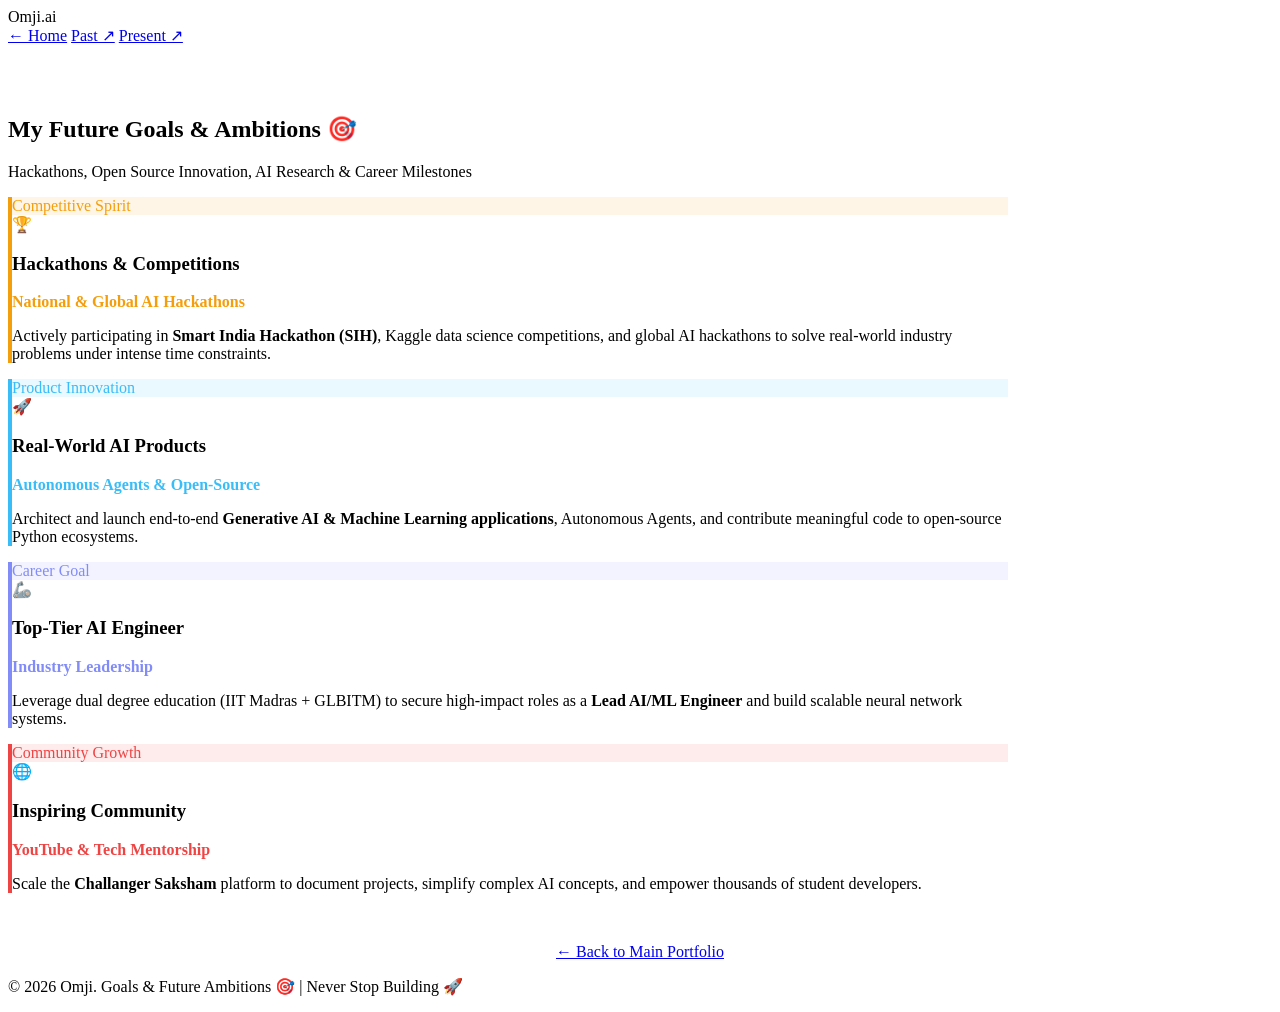
==== goals.html @ 5b8819c2 "Add files via upload" ====
<!DOCTYPE html>
<html lang="en">
<head>
    <meta charset="UTF-8">
    <meta name="viewport" content="width=device-width, initial-scale=1.0">
    <title>Omji | Future Goals & Hackathons</title>
    <!-- Google Fonts -->
    <link rel="preconnect" href="https://fonts.googleapis.com">
    <link rel="preconnect" href="https://fonts.gstatic.com" crossorigin>
    <link href="https://fonts.googleapis.com/css2?family=Outfit:wght@400;500;600;700;800&display=swap" rel="stylesheet">
    <!-- CSS Link -->
    <link rel="stylesheet" href="css/style.css">
</head>
<body>

    <!-- ==========================================
         TOP NAVIGATION (With Multi-Page Links)
         ========================================== -->
    <nav class="navbar">
        <div class="logo">Omji<span>.ai</span></div>
        <div class="nav-links">
            <a href="index.html">← Home</a>
            <a href="past.html">Past ↗</a>
            <a href="present.html">Present ↗</a>
        </div>
    </nav>

    <!-- ==========================================
         GOALS & HACKATHONS SECTION
         ========================================== -->
    <section class="section-box" style="min-height: 85vh; padding-top: 50px;">
        <h2>My Future Goals & Ambitions 🎯</h2>
        <p class="section-desc">Hackathons, Open Source Innovation, AI Research & Career Milestones</p>

        <div class="cards-grid" style="max-width: 1000px;">
            
            <!-- Goal 1: Hackathons & Competitions -->
            <div class="card-item" style="border-left: 4px solid #f59e0b;">
                <div class="card-badge" style="color: #f59e0b; background: rgba(245, 158, 11, 0.1);">Competitive Spirit</div>
                <div class="card-icon">🏆</div>
                <h3>Hackathons & Competitions</h3>
                <p style="color: #f59e0b; font-weight: 600; margin-bottom: 8px;">National & Global AI Hackathons</p>
                <p>
                    Actively participating in <strong>Smart India Hackathon (SIH)</strong>, Kaggle data science competitions, and global AI hackathons to solve real-world industry problems under intense time constraints.
                </p>
            </div>

            <!-- Goal 2: Building AI Products & Open Source -->
            <div class="card-item" style="border-left: 4px solid #38bdf8;">
                <div class="card-badge" style="color: #38bdf8; background: rgba(56, 189, 248, 0.1);">Product Innovation</div>
                <div class="card-icon">🚀</div>
                <h3>Real-World AI Products</h3>
                <p style="color: #38bdf8; font-weight: 600; margin-bottom: 8px;">Autonomous Agents & Open-Source</p>
                <p>
                    Architect and launch end-to-end <strong>Generative AI & Machine Learning applications</strong>, Autonomous Agents, and contribute meaningful code to open-source Python ecosystems.
                </p>
            </div>

            <!-- Goal 3: High-Impact AI Engineer -->
            <div class="card-item" style="border-left: 4px solid #818cf8;">
                <div class="card-badge" style="color: #818cf8; background: rgba(129, 140, 248, 0.1);">Career Goal</div>
                <div class="card-icon">🦾</div>
                <h3>Top-Tier AI Engineer</h3>
                <p style="color: #818cf8; font-weight: 600; margin-bottom: 8px;">Industry Leadership</p>
                <p>
                    Leverage dual degree education (IIT Madras + GLBITM) to secure high-impact roles as a <strong>Lead AI/ML Engineer</strong> and build scalable neural network systems.
                </p>
            </div>

            <!-- Goal 4: Community & Creator Impact -->
            <div class="card-item" style="border-left: 4px solid #ef4444;">
                <div class="card-badge" style="color: #ef4444; background: rgba(239, 68, 68, 0.1);">Community Growth</div>
                <div class="card-icon">🌐</div>
                <h3>Inspiring Community</h3>
                <p style="color: #ef4444; font-weight: 600; margin-bottom: 8px;">YouTube & Tech Mentorship</p>
                <p>
                    Scale the <strong>Challanger Saksham</strong> platform to document projects, simplify complex AI concepts, and empower thousands of student developers.
                </p>
            </div>

        </div>

        <div style="text-align: center; margin-top: 50px;">
            <a href="index.html" class="btn btn-linkedin">← Back to Main Portfolio</a>
        </div>
    </section>

    <!-- FOOTER -->
    <footer>
        <p>© 2026 Omji. Goals & Future Ambitions 🎯 | Never Stop Building 🚀</p>
    </footer>

</body>
</html>
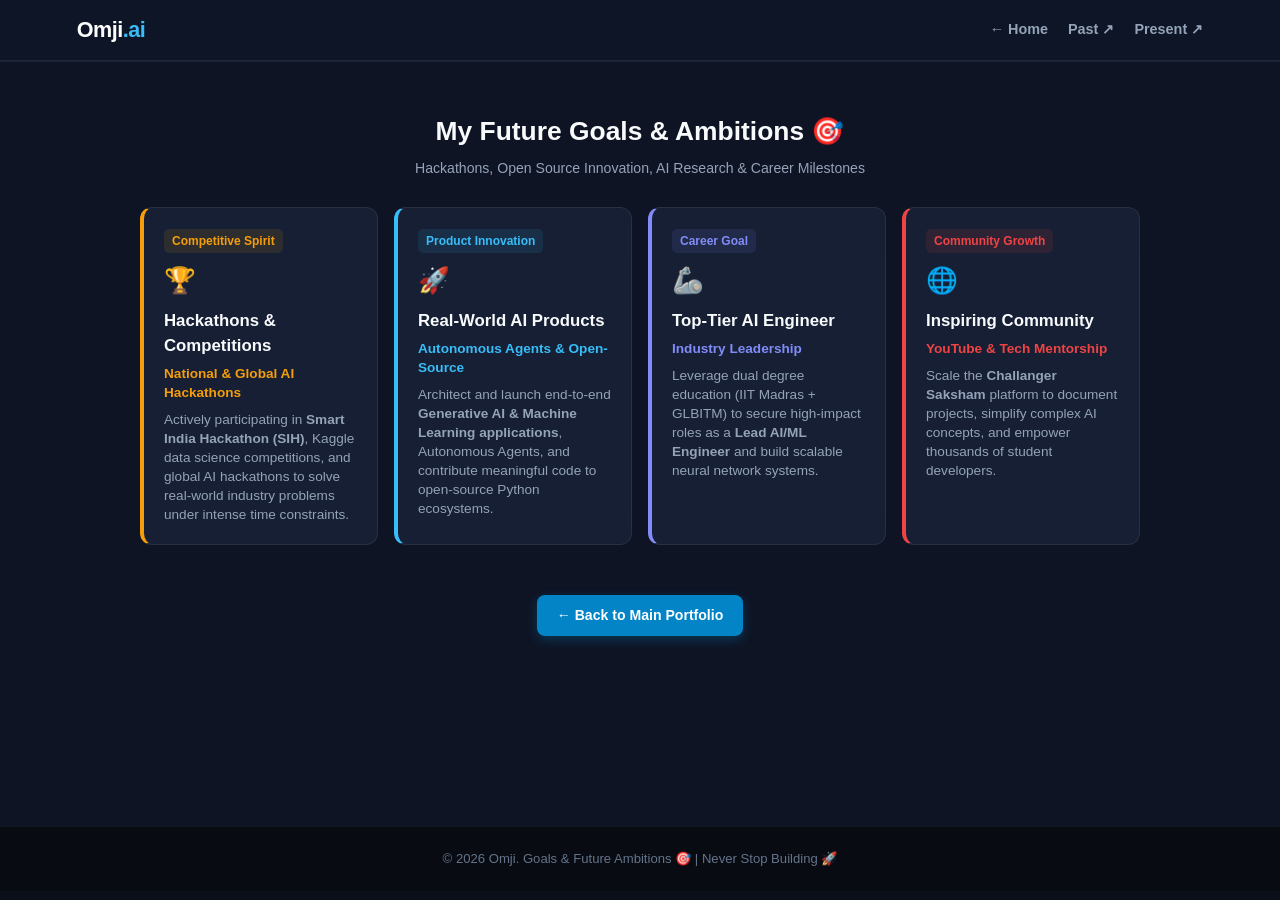
==== commit 503969af: "Add files via upload" ====
--- a/goals.html
+++ b/goals.html
@@ -9,7 +9,7 @@
     <link rel="preconnect" href="https://fonts.gstatic.com" crossorigin>
     <link href="https://fonts.googleapis.com/css2?family=Outfit:wght@400;500;600;700;800&display=swap" rel="stylesheet">
     <!-- CSS Link -->
-    <link rel="stylesheet" href="css/style.css">
+    <link rel="stylesheet" href="style.css">
 </head>
 <body>
 
--- a/style.css
+++ b/style.css
@@ -0,0 +1,316 @@
+/* =========================================================
+   1. GLOBAL RESET & FONTS
+   ========================================================= */
+* {
+    margin: 0;
+    padding: 0;
+    box-sizing: border-box;
+    font-family: 'Outfit', -apple-system, BlinkMacSystemFont, sans-serif;
+}
+
+html {
+    scroll-behavior: smooth;
+}
+
+body {
+    background-color: #0b0f19; /* Ultra Dark Luxury Blue */
+    color: #f8fafc;            /* Crisp White Text */
+    line-height: 1.5;
+    overflow-x: hidden;
+}
+
+/* =========================================================
+   2. TOP NAVIGATION BAR (Compact & Sleek)
+   ========================================================= */
+.navbar {
+    display: flex;
+    justify-content: space-between;
+    align-items: center;
+    padding: 14px 6%;
+    background-color: rgba(15, 23, 42, 0.9);
+    backdrop-filter: blur(12px);
+    border-bottom: 1px solid rgba(255, 255, 255, 0.08);
+    position: sticky;
+    top: 0;
+    z-index: 100;
+}
+
+.logo {
+    font-size: 1.35rem;
+    font-weight: 800;
+    letter-spacing: -0.5px;
+    color: #ffffff;
+}
+
+.logo span {
+    color: #38bdf8;
+}
+
+.nav-links {
+    display: flex;
+    gap: 20px;
+}
+
+.nav-links a {
+    color: #94a3b8;
+    text-decoration: none;
+    font-size: 0.9rem;
+    font-weight: 600;
+    transition: all 0.25s ease;
+}
+
+.nav-links a:hover {
+    color: #38bdf8;
+    transform: translateY(-1px);
+}
+
+/* =========================================================
+   3. HERO SECTION (Compact Front Page)
+   ========================================================= */
+.hero {
+    min-height: 65vh;
+    display: flex;
+    flex-direction: column;
+    justify-content: center;
+    align-items: center;
+    text-align: center;
+    padding: 40px 16px;
+    background: radial-gradient(circle at 50% 25%, rgba(56, 189, 248, 0.12) 0%, transparent 60%);
+}
+
+/* Profile Picture with Rounded Border & Glow */
+.profile-wrapper {
+    position: relative;
+    margin-bottom: 16px;
+}
+
+.profile-img {
+    width: 300px;
+    height: 300px;
+    border-radius: 50%;
+    object-fit: cover;
+    border: 3px solid #38bdf8;
+    box-shadow: 0 0 25px rgba(56, 189, 248, 0.35);
+    transition: transform 0.3s ease, box-shadow 0.3s ease;
+}
+
+.profile-img:hover {
+    transform: scale(1.04);
+    box-shadow: 0 0 35px rgba(56, 189, 248, 0.5);
+}
+
+/* Small Badge */
+.badge {
+    background: rgba(56, 189, 248, 0.1);
+    color: #38bdf8;
+    border: 1px solid rgba(56, 189, 248, 0.25);
+    padding: 4px 14px;
+    border-radius: 50px;
+    font-size: 0.8rem;
+    font-weight: 600;
+    margin-bottom: 12px;
+}
+
+/* Title & Subtitles */
+.hero-title {
+    font-size: clamp(1.8rem, 4vw, 2.5rem);
+    font-weight: 800;
+    margin-bottom: 8px;
+    letter-spacing: -0.5px;
+}
+
+.highlight {
+    background: linear-gradient(135deg, #38bdf8 0%, #818cf8 100%);
+    -webkit-background-clip: text;
+    -webkit-text-fill-color: transparent;
+}
+
+.hero-subtitle {
+    font-size: 1.05rem;
+    font-weight: 500;
+    color: #cbd5e1;
+    margin-bottom: 10px;
+}
+
+.hero-desc {
+    max-width: 520px;
+    font-size: 0.92rem;
+    color: #94a3b8;
+    margin-bottom: 22px;
+    line-height: 1.5;
+}
+
+/* =========================================================
+   4. BUTTONS (Compact)
+   ========================================================= */
+.btn-container {
+    display: flex;
+    justify-content: center;
+    gap: 12px;
+    flex-wrap: wrap;
+}
+
+.btn {
+    display: inline-flex;
+    align-items: center;
+    gap: 6px;
+    padding: 10px 20px;
+    border-radius: 8px;
+    font-size: 0.88rem;
+    font-weight: 600;
+    text-decoration: none;
+    transition: all 0.25s ease;
+    cursor: pointer;
+}
+
+/* YouTube Button */
+.btn-youtube {
+    background-color: #ef4444;
+    color: #ffffff;
+    box-shadow: 0 4px 12px rgba(239, 68, 68, 0.3);
+}
+
+.btn-youtube:hover {
+    background-color: #dc2626;
+    transform: translateY(-2px);
+}
+
+/* LinkedIn Button */
+.btn-linkedin {
+    background-color: #0284c7;
+    color: #ffffff;
+    box-shadow: 0 4px 12px rgba(2, 132, 199, 0.3);
+}
+
+.btn-linkedin:hover {
+    background-color: #0369a1;
+    transform: translateY(-2px);
+}
+
+/* Instagram Button (Gradient & Glow) */
+.btn-instagram {
+    background: linear-gradient(45deg, #f09433 0%, #e6683c 25%, #dc2743 50%, #cc2366 75%, #bc1888 100%);
+    color: #ffffff;
+    box-shadow: 0 4px 14px rgba(220, 39, 67, 0.35);
+}
+
+.btn-instagram:hover {
+    transform: translateY(-2px);
+    box-shadow: 0 6px 20px rgba(220, 39, 67, 0.6);
+}
+
+/* =========================================================
+   5. SECTIONS (TECH STACK & GOALS)
+   ========================================================= */
+.section-box {
+    padding: 50px 6%;
+    text-align: center;
+    border-top: 1px solid rgba(255, 255, 255, 0.06);
+}
+
+.section-box:nth-child(even) {
+    background-color: #0e1424;
+}
+
+.section-box h2 {
+    font-size: 1.65rem;
+    font-weight: 700;
+    margin-bottom: 6px;
+    color: #f8fafc;
+}
+
+.section-desc {
+    color: #94a3b8;
+    font-size: 0.88rem;
+    margin-bottom: 28px;
+}
+
+.cards-grid {
+    display: flex;
+    justify-content: center;
+    gap: 16px;
+    flex-wrap: wrap;
+    max-width: 950px;
+    margin: 0 auto;
+}
+
+.card-item {
+    background-color: #161f33;
+    border: 1px solid rgba(255, 255, 255, 0.08);
+    border-radius: 12px;
+    padding: 20px;
+    flex: 1 1 200px;
+    max-width: 280px;
+    text-align: left;
+    transition: all 0.25s ease;
+}
+
+.card-item:hover {
+    transform: translateY(-4px);
+    border-color: #38bdf8;
+    box-shadow: 0 8px 20px rgba(56, 189, 248, 0.18);
+}
+
+.card-badge {
+    display: inline-block;
+    font-size: 0.75rem;
+    font-weight: 700;
+    color: #38bdf8;
+    background: rgba(56, 189, 248, 0.1);
+    padding: 3px 8px;
+    border-radius: 5px;
+    margin-bottom: 8px;
+}
+
+.card-icon {
+    font-size: 1.6rem;
+    margin-bottom: 8px;
+}
+
+.card-item h3 {
+    font-size: 1.05rem;
+    color: #f8fafc;
+    margin-bottom: 6px;
+}
+
+.card-item p {
+    font-size: 0.85rem;
+    color: #94a3b8;
+    line-height: 1.4;
+}
+
+/* =========================================================
+   6. FOOTER
+   ========================================================= */
+footer {
+    padding: 22px;
+    text-align: center;
+    background-color: #080b12;
+    border-top: 1px solid rgba(255, 255, 255, 0.05);
+    color: #64748b;
+    font-size: 0.82rem;
+}
+
+/* Responsive for Mobile */
+@media (max-width: 640px) {
+    .navbar {
+        padding: 12px 4%;
+    }
+    .nav-links {
+        gap: 12px;
+    }
+    .nav-links a {
+        font-size: 0.82rem;
+    }
+    .hero-title {
+        font-size: 1.7rem;
+    }
+    .cards-grid {
+        flex-direction: column;
+        align-items: center;
+    }
+    .card-item {
+        max-width: 100%;
+        width: 100%;
+    }
+}
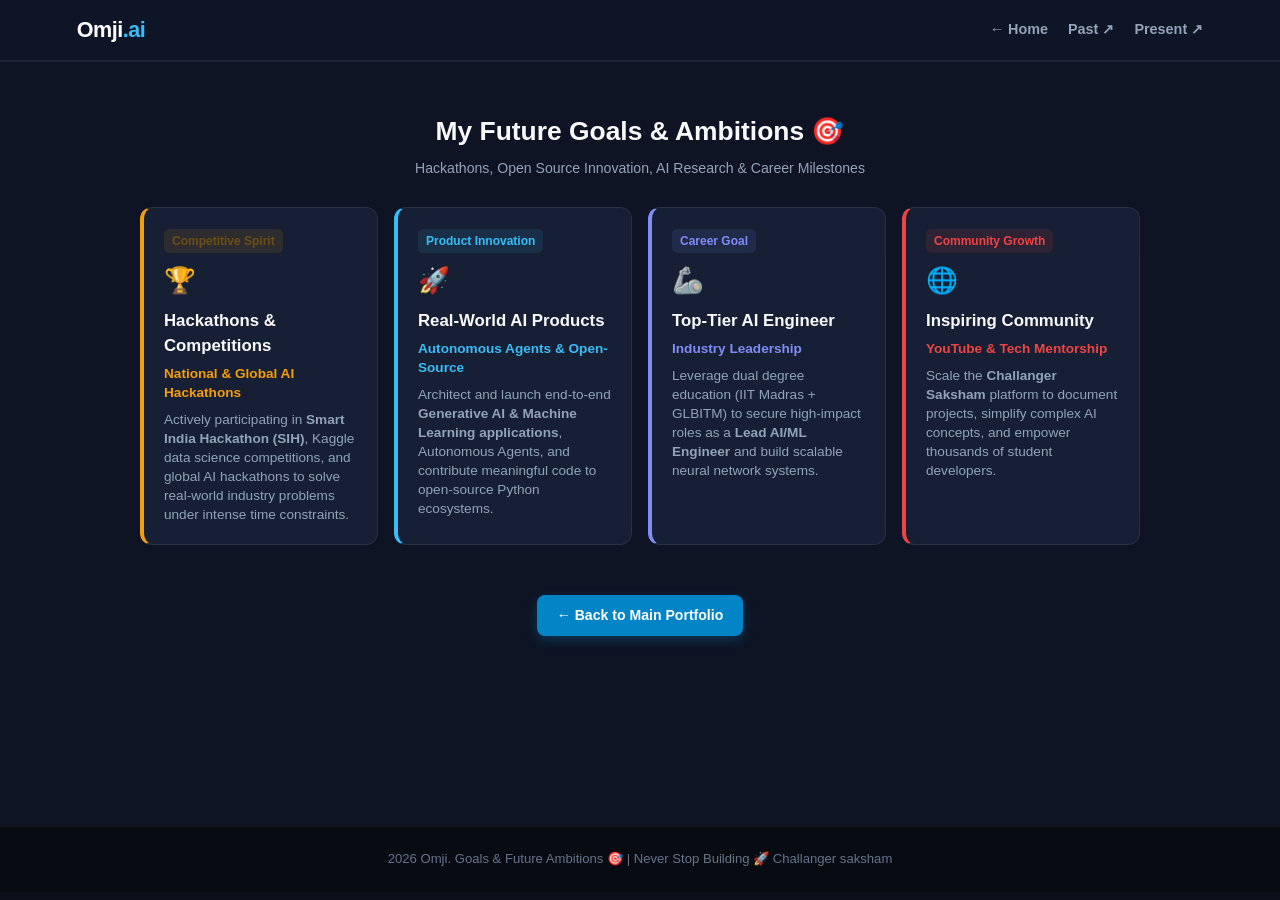
==== commit bd71d8b0: "Initial commit: Portfolio with AI projects, dual degree, and IIT Madras certification" ====
--- a/goals.html
+++ b/goals.html
@@ -36,7 +36,7 @@
             
             <!-- Goal 1: Hackathons & Competitions -->
             <div class="card-item" style="border-left: 4px solid #f59e0b;">
-                <div class="card-badge" style="color: #f59e0b; background: rgba(245, 158, 11, 0.1);">Competitive Spirit</div>
+                <div class="card-badge" style="color: #6e4e16; background: rgba(245, 158, 11, 0.1);">Competitive Spirit</div>
                 <div class="card-icon">🏆</div>
                 <h3>Hackathons & Competitions</h3>
                 <p style="color: #f59e0b; font-weight: 600; margin-bottom: 8px;">National & Global AI Hackathons</p>
@@ -87,7 +87,9 @@
 
     <!-- FOOTER -->
     <footer>
-        <p>© 2026 Omji. Goals & Future Ambitions 🎯 | Never Stop Building 🚀</p>
+        <p>2026 Omji. Goals & Future Ambitions 🎯 | Never Stop Building 🚀
+            Challanger saksham
+        </p>
     </footer>
 
 </body>
--- a/style.css
+++ b/style.css
@@ -314,3 +314,290 @@
         width: 100%;
     }
 }
+
+/* =========================================================
+   7. CERTIFICATE CARD & MODAL LIGHTBOX
+   ========================================================= */
+.cert-preview-box {
+    margin: 8px 0;
+    border-radius: 8px;
+    overflow: hidden;
+    position: relative;
+    border: 1px solid rgba(245, 158, 11, 0.35);
+    cursor: pointer;
+    background: #0b0f19;
+}
+
+.cert-preview-img {
+    width: 100%;
+    height: 105px;
+    object-fit: cover;
+    display: block;
+    transition: transform 0.35s ease, filter 0.35s ease;
+}
+
+.cert-preview-box:hover .cert-preview-img {
+    transform: scale(1.05);
+    filter: brightness(0.85);
+}
+
+.cert-overlay {
+    position: absolute;
+    inset: 0;
+    display: flex;
+    align-items: center;
+    justify-content: center;
+    background: rgba(11, 15, 25, 0.45);
+    opacity: 0;
+    transition: opacity 0.25s ease;
+}
+
+.cert-preview-box:hover .cert-overlay {
+    opacity: 1;
+}
+
+.cert-view-badge {
+    font-size: 0.78rem;
+    font-weight: 700;
+    color: #f59e0b;
+    background: rgba(15, 23, 42, 0.92);
+    padding: 6px 12px;
+    border-radius: 6px;
+    border: 1px solid #f59e0b;
+    box-shadow: 0 4px 15px rgba(0, 0, 0, 0.5);
+    pointer-events: none;
+}
+
+.cert-btn-link {
+    display: inline-flex;
+    align-items: center;
+    gap: 6px;
+    font-size: 0.78rem;
+    font-weight: 600;
+    color: #f59e0b;
+    text-decoration: none;
+    border: 1px solid rgba(245, 158, 11, 0.35);
+    padding: 6px 12px;
+    border-radius: 6px;
+    background: rgba(245, 158, 11, 0.08);
+    transition: all 0.2s ease;
+}
+
+.cert-btn-link:hover {
+    background: rgba(245, 158, 11, 0.2);
+    border-color: #f59e0b;
+    transform: translateY(-2px);
+    box-shadow: 0 4px 12px rgba(245, 158, 11, 0.25);
+}
+
+/* Modal Popup */
+.cert-modal {
+    display: none;
+    position: fixed;
+    inset: 0;
+    background: rgba(4, 7, 14, 0.88);
+    backdrop-filter: blur(10px);
+    z-index: 1000;
+    align-items: center;
+    justify-content: center;
+    padding: 20px;
+    opacity: 0;
+    transition: opacity 0.3s ease;
+}
+
+.cert-modal.active {
+    display: flex;
+    opacity: 1;
+}
+
+.cert-modal-dialog {
+    position: relative;
+    max-width: 820px;
+    width: 100%;
+    background: #111827;
+    border: 1px solid rgba(245, 158, 11, 0.4);
+    border-radius: 14px;
+    overflow: hidden;
+    box-shadow: 0 25px 50px -12px rgba(0, 0, 0, 0.75), 0 0 30px rgba(245, 158, 11, 0.2);
+    animation: certModalAnim 0.3s cubic-bezier(0.16, 1, 0.3, 1);
+}
+
+@keyframes certModalAnim {
+    from {
+        transform: scale(0.92);
+        opacity: 0;
+    }
+    to {
+        transform: scale(1);
+        opacity: 1;
+    }
+}
+
+.cert-modal-header {
+    display: flex;
+    justify-content: space-between;
+    align-items: center;
+    padding: 12px 18px;
+    background: #161f33;
+    border-bottom: 1px solid rgba(255, 255, 255, 0.08);
+}
+
+.cert-modal-title {
+    font-size: 0.95rem;
+    font-weight: 700;
+    color: #f8fafc;
+    display: flex;
+    align-items: center;
+    gap: 8px;
+}
+
+.cert-modal-close {
+    background: rgba(255, 255, 255, 0.1);
+    border: none;
+    color: #cbd5e1;
+    font-size: 1.4rem;
+    width: 32px;
+    height: 32px;
+    border-radius: 50%;
+    cursor: pointer;
+    display: flex;
+    align-items: center;
+    justify-content: center;
+    transition: all 0.2s ease;
+}
+
+.cert-modal-close:hover {
+    background: #ef4444;
+    color: #ffffff;
+    transform: rotate(90deg);
+}
+
+.cert-modal-body {
+    padding: 16px;
+    background: #0b0f19;
+    text-align: center;
+}
+
+.cert-modal-body img {
+    max-width: 100%;
+    max-height: 75vh;
+    border-radius: 8px;
+    box-shadow: 0 8px 24px rgba(0, 0, 0, 0.5);
+}
+
+/* =========================================================
+   8. HERO DUAL SHOWCASE (Profile + Certificate)
+   ========================================================= */
+.hero-visual-duo {
+    display: flex;
+    align-items: center;
+    justify-content: center;
+    gap: 36px;
+    flex-wrap: wrap;
+    margin-bottom: 24px;
+}
+
+.hero-visual-duo .profile-wrapper {
+    margin-bottom: 0;
+}
+
+.hero-visual-duo .profile-img {
+    width: clamp(230px, 22vw, 275px);
+    height: clamp(230px, 22vw, 275px);
+}
+
+.hero-cert-card {
+    position: relative;
+    width: clamp(280px, 30vw, 360px);
+    height: clamp(195px, 21vw, 250px);
+    border-radius: 16px;
+    overflow: hidden;
+    border: 2px solid rgba(245, 158, 11, 0.45);
+    box-shadow: 0 0 30px rgba(245, 158, 11, 0.22);
+    cursor: pointer;
+    transition: transform 0.35s ease, box-shadow 0.35s ease, border-color 0.35s ease;
+    background: #0b0f19;
+}
+
+.hero-cert-card:hover {
+    transform: translateY(-5px) scale(1.02);
+    box-shadow: 0 0 45px rgba(245, 158, 11, 0.5);
+    border-color: #f59e0b;
+}
+
+.hero-cert-img {
+    width: 100%;
+    height: 100%;
+    object-fit: cover;
+    display: block;
+    transition: transform 0.4s ease, filter 0.4s ease;
+}
+
+.hero-cert-card:hover .hero-cert-img {
+    transform: scale(1.05);
+    filter: brightness(0.9);
+}
+
+.hero-cert-badge {
+    position: absolute;
+    top: 12px;
+    right: 12px;
+    z-index: 2;
+    font-size: 0.74rem;
+    font-weight: 700;
+    color: #f59e0b;
+    background: rgba(11, 15, 25, 0.92);
+    backdrop-filter: blur(8px);
+    padding: 4px 10px;
+    border-radius: 6px;
+    border: 1px solid rgba(245, 158, 11, 0.5);
+    box-shadow: 0 4px 12px rgba(0, 0, 0, 0.4);
+    letter-spacing: 0.3px;
+}
+
+.hero-cert-overlay {
+    position: absolute;
+    inset: 0;
+    background: rgba(11, 15, 25, 0.4);
+    display: flex;
+    align-items: center;
+    justify-content: center;
+    opacity: 0;
+    transition: opacity 0.25s ease;
+    z-index: 1;
+}
+
+.hero-cert-card:hover .hero-cert-overlay {
+    opacity: 1;
+}
+
+.hero-cert-view-btn {
+    font-size: 0.8rem;
+    font-weight: 700;
+    color: #ffffff;
+    background: #f59e0b;
+    padding: 7px 15px;
+    border-radius: 6px;
+    box-shadow: 0 4px 14px rgba(245, 158, 11, 0.45);
+    transform: translateY(4px);
+    transition: transform 0.25s ease;
+}
+
+.hero-cert-card:hover .hero-cert-view-btn {
+    transform: translateY(0);
+}
+
+@media (max-width: 640px) {
+    .hero-visual-duo {
+        gap: 20px;
+    }
+    .hero-cert-card {
+        width: 100%;
+        max-width: 320px;
+        height: 220px;
+    }
+    .profile-img {
+        width: 220px;
+        height: 220px;
+    }
+}
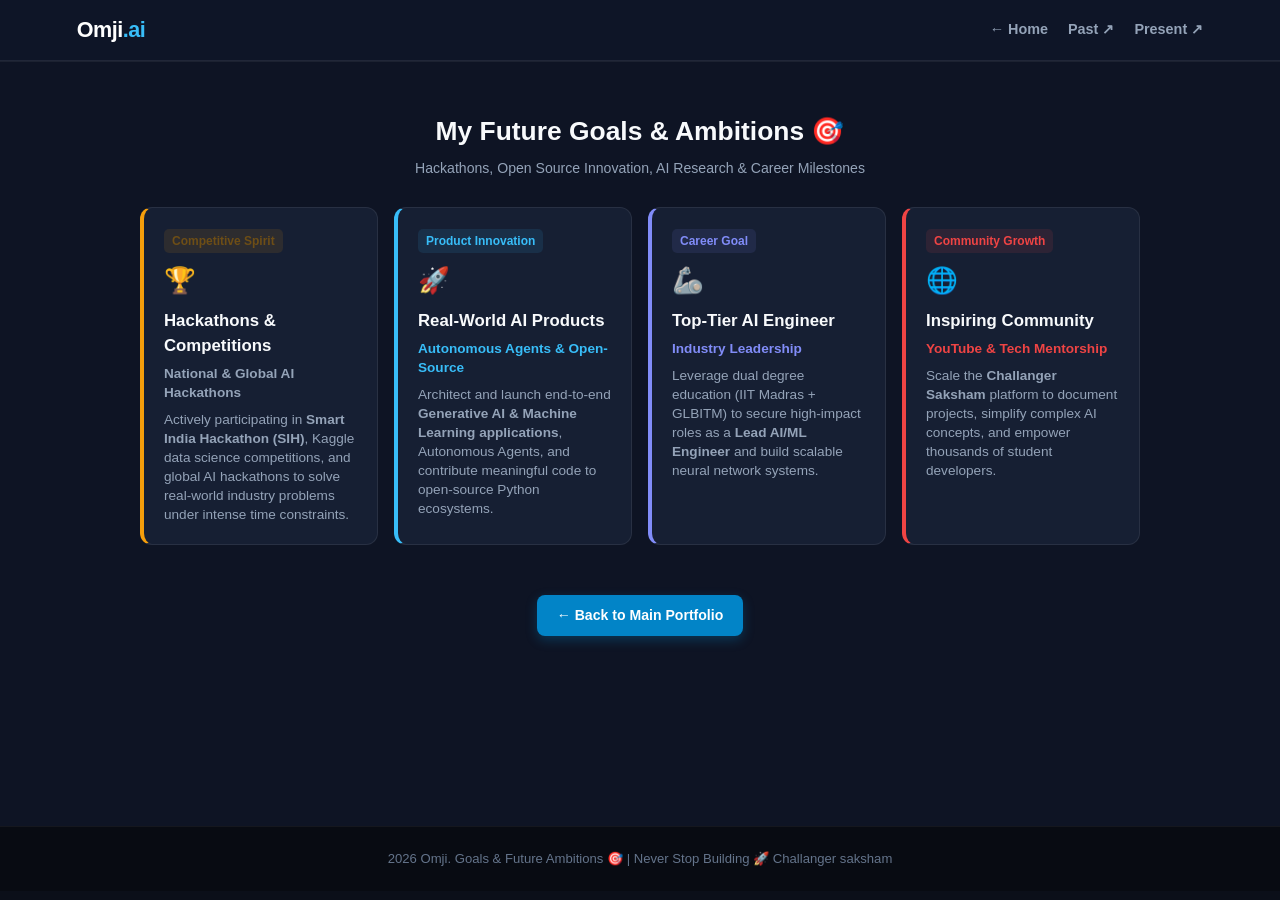
==== commit 632e728b: "Add files via upload" ====
--- a/goals.html
+++ b/goals.html
@@ -1,96 +1,97 @@
-<!DOCTYPE html>
-<html lang="en">
-<head>
-    <meta charset="UTF-8">
-    <meta name="viewport" content="width=device-width, initial-scale=1.0">
-    <title>Omji | Future Goals & Hackathons</title>
-    <!-- Google Fonts -->
-    <link rel="preconnect" href="https://fonts.googleapis.com">
-    <link rel="preconnect" href="https://fonts.gstatic.com" crossorigin>
-    <link href="https://fonts.googleapis.com/css2?family=Outfit:wght@400;500;600;700;800&display=swap" rel="stylesheet">
-    <!-- CSS Link -->
-    <link rel="stylesheet" href="style.css">
-</head>
-<body>
-
-    <!-- ==========================================
-         TOP NAVIGATION (With Multi-Page Links)
-         ========================================== -->
-    <nav class="navbar">
-        <div class="logo">Omji<span>.ai</span></div>
-        <div class="nav-links">
-            <a href="index.html">← Home</a>
-            <a href="past.html">Past ↗</a>
-            <a href="present.html">Present ↗</a>
-        </div>
-    </nav>
-
-    <!-- ==========================================
-         GOALS & HACKATHONS SECTION
-         ========================================== -->
-    <section class="section-box" style="min-height: 85vh; padding-top: 50px;">
-        <h2>My Future Goals & Ambitions 🎯</h2>
-        <p class="section-desc">Hackathons, Open Source Innovation, AI Research & Career Milestones</p>
-
-        <div class="cards-grid" style="max-width: 1000px;">
-            
-            <!-- Goal 1: Hackathons & Competitions -->
-            <div class="card-item" style="border-left: 4px solid #f59e0b;">
-                <div class="card-badge" style="color: #6e4e16; background: rgba(245, 158, 11, 0.1);">Competitive Spirit</div>
-                <div class="card-icon">🏆</div>
-                <h3>Hackathons & Competitions</h3>
-                <p style="color: #f59e0b; font-weight: 600; margin-bottom: 8px;">National & Global AI Hackathons</p>
-                <p>
-                    Actively participating in <strong>Smart India Hackathon (SIH)</strong>, Kaggle data science competitions, and global AI hackathons to solve real-world industry problems under intense time constraints.
-                </p>
-            </div>
-
-            <!-- Goal 2: Building AI Products & Open Source -->
-            <div class="card-item" style="border-left: 4px solid #38bdf8;">
-                <div class="card-badge" style="color: #38bdf8; background: rgba(56, 189, 248, 0.1);">Product Innovation</div>
-                <div class="card-icon">🚀</div>
-                <h3>Real-World AI Products</h3>
-                <p style="color: #38bdf8; font-weight: 600; margin-bottom: 8px;">Autonomous Agents & Open-Source</p>
-                <p>
-                    Architect and launch end-to-end <strong>Generative AI & Machine Learning applications</strong>, Autonomous Agents, and contribute meaningful code to open-source Python ecosystems.
-                </p>
-            </div>
-
-            <!-- Goal 3: High-Impact AI Engineer -->
-            <div class="card-item" style="border-left: 4px solid #818cf8;">
-                <div class="card-badge" style="color: #818cf8; background: rgba(129, 140, 248, 0.1);">Career Goal</div>
-                <div class="card-icon">🦾</div>
-                <h3>Top-Tier AI Engineer</h3>
-                <p style="color: #818cf8; font-weight: 600; margin-bottom: 8px;">Industry Leadership</p>
-                <p>
-                    Leverage dual degree education (IIT Madras + GLBITM) to secure high-impact roles as a <strong>Lead AI/ML Engineer</strong> and build scalable neural network systems.
-                </p>
-            </div>
-
-            <!-- Goal 4: Community & Creator Impact -->
-            <div class="card-item" style="border-left: 4px solid #ef4444;">
-                <div class="card-badge" style="color: #ef4444; background: rgba(239, 68, 68, 0.1);">Community Growth</div>
-                <div class="card-icon">🌐</div>
-                <h3>Inspiring Community</h3>
-                <p style="color: #ef4444; font-weight: 600; margin-bottom: 8px;">YouTube & Tech Mentorship</p>
-                <p>
-                    Scale the <strong>Challanger Saksham</strong> platform to document projects, simplify complex AI concepts, and empower thousands of student developers.
-                </p>
-            </div>
-
-        </div>
-
-        <div style="text-align: center; margin-top: 50px;">
-            <a href="index.html" class="btn btn-linkedin">← Back to Main Portfolio</a>
-        </div>
-    </section>
-
-    <!-- FOOTER -->
-    <footer>
-        <p>2026 Omji. Goals & Future Ambitions 🎯 | Never Stop Building 🚀
-            Challanger saksham
-        </p>
-    </footer>
-
-</body>
+<!DOCTYPE html>
+<html lang="en">
+<head>
+    <meta charset="UTF-8">
+    <meta name="viewport" content="width=device-width, initial-scale=1.0">
+    <title>Omji | Future Goals & Hackathons</title>
+    <!-- Google Fonts -->
+    <link rel="preconnect" href="https://fonts.googleapis.com">
+    <link rel="preconnect" href="https://fonts.gstatic.com" crossorigin>
+    <link href="https://fonts.googleapis.com/css2?family=Outfit:wght@400;500;600;700;800&display=swap" rel="stylesheet">
+    <!-- CSS Link -->
+    <link rel="stylesheet" href="style.css">
+</head>
+<body>
+
+    <!-- ==========================================
+         TOP NAVIGATION (With Multi-Page Links)
+         ========================================== -->
+    <nav class="navbar">
+        <div class="logo">Omji<span>.ai</span></div>
+        <div class="nav-links">
+            <a href="index.html">← Home</a>
+            <a href="past.html">Past ↗</a>
+            <a href="present.html">Present ↗</a>
+        </div>
+    </nav>
+
+    <!-- ==========================================
+         GOALS & HACKATHONS SECTION
+         ========================================== -->
+    <section class="section-box" style="min-height: 85vh; padding-top: 50px;">
+        <h2>My Future Goals & Ambitions 🎯</h2>
+        <p class="section-desc">Hackathons, Open Source Innovation, AI Research & Career Milestones</p>
+
+        <div class="cards-grid" style="max-width: 1000px;">
+            
+            <!-- Goal 1: Hackathons & Competitions -->
+            <div class="card-item" style="border-left: 4px solid #f59e0b;">
+                <div class="card-badge" style="color: #6e4e16; background: rgba(245, 158, 11, 0.1);">Competitive Spirit</div>
+                <div class="card-icon">🏆</div>
+                <h3>Hackathons & Competitions</h3>
+                <p style="color: #
+                f59e0b; font-weight: 600; margin-bottom: 8px;">National & Global AI Hackathons</p>
+                <p>
+                    Actively participating in <strong>Smart India Hackathon (SIH)</strong>, Kaggle data science competitions, and global AI hackathons to solve real-world industry problems under intense time constraints.
+                </p>
+            </div>
+
+            <!-- Goal 2: Building AI Products & Open Source -->
+            <div class="card-item" style="border-left: 4px solid #38bdf8;">
+                <div class="card-badge" style="color: #38bdf8; background: rgba(56, 189, 248, 0.1);">Product Innovation</div>
+                <div class="card-icon">🚀</div>
+                <h3>Real-World AI Products</h3>
+                <p style="color: #38bdf8; font-weight: 600; margin-bottom: 8px;">Autonomous Agents & Open-Source</p>
+                <p>
+                    Architect and launch end-to-end <strong>Generative AI & Machine Learning applications</strong>, Autonomous Agents, and contribute meaningful code to open-source Python ecosystems.
+                </p>
+            </div>
+
+            <!-- Goal 3: High-Impact AI Engineer -->
+            <div class="card-item" style="border-left: 4px solid #818cf8;">
+                <div class="card-badge" style="color: #818cf8; background: rgba(129, 140, 248, 0.1);">Career Goal</div>
+                <div class="card-icon">🦾</div>
+                <h3>Top-Tier AI Engineer</h3>
+                <p style="color: #818cf8; font-weight: 600; margin-bottom: 8px;">Industry Leadership</p>
+                <p>
+                    Leverage dual degree education (IIT Madras + GLBITM) to secure high-impact roles as a <strong>Lead AI/ML Engineer</strong> and build scalable neural network systems.
+                </p>
+            </div>
+
+            <!-- Goal 4: Community & Creator Impact -->
+            <div class="card-item" style="border-left: 4px solid #ef4444;">
+                <div class="card-badge" style="color: #ef4444; background: rgba(239, 68, 68, 0.1);">Community Growth</div>
+                <div class="card-icon">🌐</div>
+                <h3>Inspiring Community</h3>
+                <p style="color: #ef4444; font-weight: 600; margin-bottom: 8px;">YouTube & Tech Mentorship</p>
+                <p>
+                    Scale the <strong>Challanger Saksham</strong> platform to document projects, simplify complex AI concepts, and empower thousands of student developers.
+                </p>
+            </div>
+
+        </div>
+
+        <div style="text-align: center; margin-top: 50px;">
+            <a href="index.html" class="btn btn-linkedin">← Back to Main Portfolio</a>
+        </div>
+    </section>
+
+    <!-- FOOTER -->
+    <footer>
+        <p>2026 Omji. Goals & Future Ambitions 🎯 | Never Stop Building 🚀
+            Challanger saksham
+        </p>
+    </footer>
+
+</body>
 </html>
--- a/style.css
+++ b/style.css
@@ -502,18 +502,18 @@
 }
 
 .hero-visual-duo .profile-img {
-    width: clamp(230px, 22vw, 275px);
-    height: clamp(230px, 22vw, 275px);
+    width: clamp(170px, 16vw, 215px);
+    height: clamp(170px, 16vw, 215px);
 }
 
 .hero-cert-card {
     position: relative;
-    width: clamp(280px, 30vw, 360px);
-    height: clamp(195px, 21vw, 250px);
+    width: clamp(340px, 38vw, 480px);
+    height: clamp(235px, 26vw, 330px);
     border-radius: 16px;
     overflow: hidden;
     border: 2px solid rgba(245, 158, 11, 0.45);
-    box-shadow: 0 0 30px rgba(245, 158, 11, 0.22);
+    box-shadow: 0 0 35px rgba(245, 158, 11, 0.25);
     cursor: pointer;
     transition: transform 0.35s ease, box-shadow 0.35s ease, border-color 0.35s ease;
     background: #0b0f19;
@@ -534,16 +534,16 @@
 }
 
 .hero-cert-card:hover .hero-cert-img {
-    transform: scale(1.05);
+    transform: scale(1.04);
     filter: brightness(0.9);
 }
 
 .hero-cert-badge {
     position: absolute;
-    top: 12px;
-    right: 12px;
+    top: 10px;
+    right: 10px;
     z-index: 2;
-    font-size: 0.74rem;
+    font-size: 0.72rem;
     font-weight: 700;
     color: #f59e0b;
     background: rgba(11, 15, 25, 0.92);
@@ -589,15 +589,15 @@
 
 @media (max-width: 640px) {
     .hero-visual-duo {
-        gap: 20px;
+        gap: 18px;
+    }
+    .hero-visual-duo .profile-img {
+        width: 170px;
+        height: 170px;
     }
     .hero-cert-card {
         width: 100%;
-        max-width: 320px;
-        height: 220px;
-    }
-    .profile-img {
-        width: 220px;
-        height: 220px;
-    }
-}
+        max-width: 380px;
+        height: 260px;
+    }
+}
